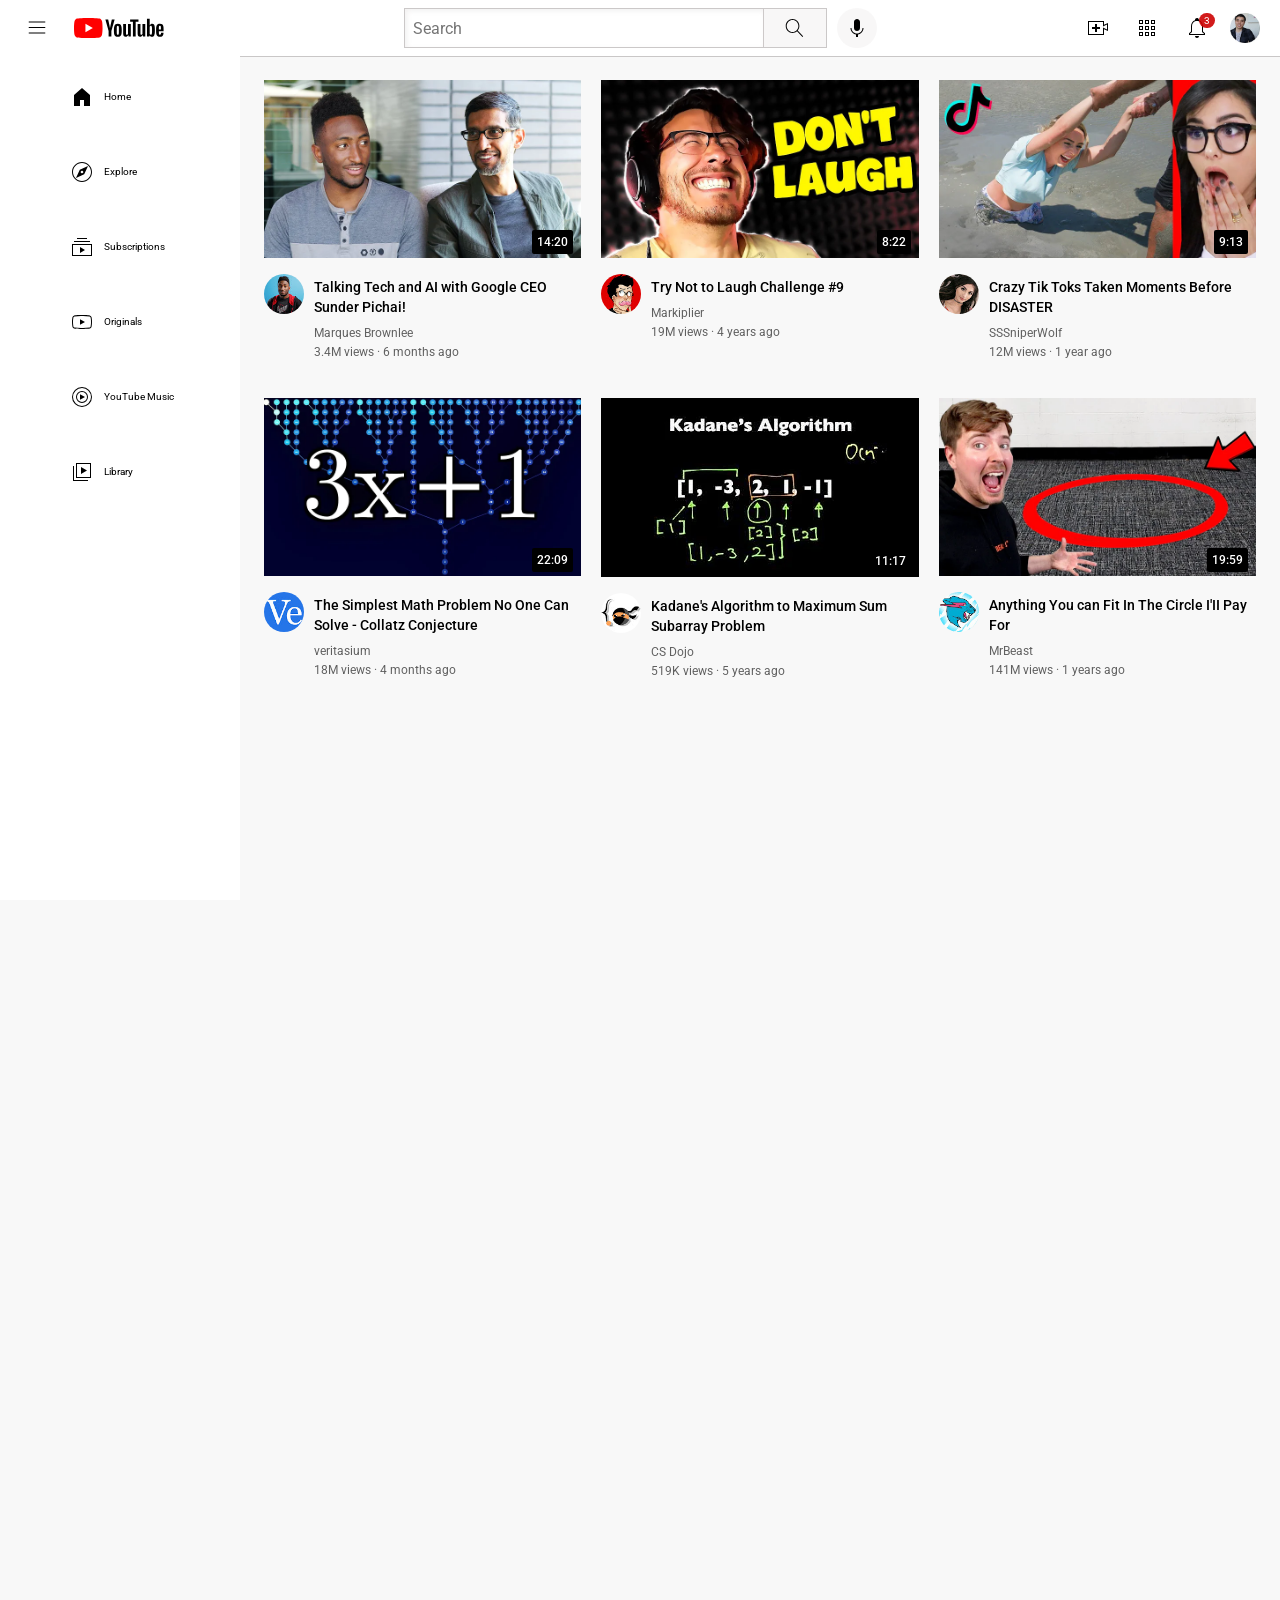
==== index.html @ 4cf6230b "Add files via upload" ====
<!doctype html>
<html lang="en">
  <head>
    <meta charset="UTF-8" />
    <meta name="viewport" content="width=device-width, initial-scale=1.0" />
    <title>YouTube Clone</title>
    <link rel="preconnect" href="https://fonts.googleapis.com" />
    <link rel="preconnect" href="https://fonts.gstatic.com" crossorigin />
    <link
      href="https://fonts.googleapis.com/css2?family=Roboto:ital,wght@0,100..900;1,100..900&display=swap"
      rel="stylesheet"
    />
    <link rel="stylesheet" href="./styles/video.css" />
    <link rel="stylesheet" href="./styles/general.css" />
    <link rel="stylesheet" href="./styles/header.css" />
    <link rel="stylesheet" href="./styles/side-bar.css" />
  </head>
  <body>
    <!-- HEADER ZONE -->
    <header class="header">
      <div class="left-section">
        <button class="hamburger-menu">
          <img
            class="hamburger-menu-icon"
            src="./Icons/hamburger-menu.svg"
            alt="hamburger menu icon"
          />
        </button>
        <div class="youtube-logo">
          <a target="_blank" href="https://www.youtube.com/"
            ><img
              class="youtube-logo-icon"
              src="./Icons/youtube-logo.svg"
              alt="youtube logo icon"
          /></a>
        </div>
      </div>
      <form class="middle-section" role="search">
        <div class="search-bar">
          <input class="search-input" type="search" placeholder="Search" />
        </div>
        <button type="submit" class="youtube-search">
          <img
            class="youtube-search-icon"
            src="./Icons/search.svg"
            alt="YouTube Search Icon"
          />
          <div class="tool-tip">Search</div>
        </button>
        <button type="button" class="youtube-voice-search">
          <img
            class="voice-search-icon"
            src="./Icons/voice-search-icon.svg"
            alt="Voice Search Icon"
          />
          <div class="tool-tip">Search with your voice</div>
        </button>
      </form>

      <div class="right-section">
        <button class="youtube-upload" aria-label="Create">
          <img
            class="youtube-upload-icon"
            src="./Icons/upload.svg"
            alt="Youtube Upload Icon"
          />
          <div class="tool-tip">Create</div>
        </button>
        <button class="youtube-apps" aria-label="YouTube Apps">
          <img
            class="youtube-apps-icon"
            src="./Icons/youtube-apps.svg"
            alt="Youtube Apps Icon"
          />
          <div class="tool-tip">YouTube apps</div>
        </button>
        <button class="youtube-notifications" aria-label="Notification">
          <img
            class="youtube-notification-icon"
            src="./Icons/notifications.svg"
            alt="Youtube Upload Icon"
          />
          <div class="notifications-count">3</div>
          <div class="tool-tip">Notifications</div>
        </button>
        <a
          href="#my-channel"
          class="my-youtube-channel"
          aria-label="My Channel"
        >
          <img
            class="my-youtube-channel-icon"
            src="./Images/Channels images/my-channel.jpeg"
            alt="Youtube Channel Icon"
          />
        </a>
      </div>
    </header>

    <!-- NAVIGATION ZONE -->
    <nav class="side-bar" aria-label="Main Navigation">
      <ul class="nav-bullet-point">
        <li>
          <a href="#" class="side-bar-link">
            <img src="./Icons/home.svg" alt="" />
            <div class="icon-text">Home</div>
          </a>
        </li>
        <li>
          <a href="#" class="side-bar-link">
            <img src="./Icons/explore.svg" alt="" />
            <div class="icon-text">Explore</div>
          </a>
        </li>
        <li>
          <a href="#" class="side-bar-link">
            <img src="./Icons/subscriptions.svg" alt="" />
            <div class="icon-text">Subscriptions</div>
          </a>
        </li>

        <li>
          <a href="#" class="side-bar-link">
            <img src="./Icons/originals.svg" alt="" />
            <div class="icon-text">Originals</div>
          </a>
        </li>
        <li>
          <a href="#" class="side-bar-link">
            <img src="./Icons/youtube-music.svg" alt="" />
            <div class="icon-text">YouTube Music</div>
          </a>
        </li>

        <li>
          <a href="#" class="side-bar-link">
            <img src="./Icons/library.svg" alt="" />
            <div class="icon-text">Library</div>
          </a>
        </li>
      </ul>
    </nav>

    <main class="video-grid">
      <article class="video-card">
        <div class="thumbnail-container">
          <a href="https://www.youtube.com/watch?v=n2RNcPRtAiY"
            ><img
              class="thumbnail"
              src="./Images/Thumbnails images/thumbnail-1.webp"
              alt="Marques Brownlee sitting in a studio interviewing Sundar Pichai"
          /></a>

          <span class="video-time">14:20</span>
        </div>
        <div class="video-info-grid">
          <div class="channel-picture">
            <a target="_blank" href="https://www.youtube.com/c/mkbhd">
              <div class="channel-tool-tip">
                <img
                  class="profile-picture"
                  src="./Images/Channels images/channel-1.jpeg"
                  alt="Marques Brownlee Channel Photo "
                />
                <div class="channel-tool-tip-hover">
                  <div class="hover-channel-picture">
                    <img
                      src="./Images/Channels images/channel-1.jpeg"
                      alt="Marques Brownlee Channel hover Photo"
                    />
                  </div>
                  <div class="hover-channel-video-info">
                    <p class="hover-channel-name">Marques Brownlee</p>
                    <p class="hover-channel-subscribers">30M subscribers</p>
                  </div>
                </div>
              </div>
            </a>
          </div>

          <div class="video-info">
            <h3 class="video-title">
              Talking Tech and AI with Google CEO Sunder Pichai!
            </h3>
            <p class="channel-name">Marques Brownlee</p>
            <p class="video-stats">3.4M views &middot; 6 months ago</p>
          </div>
        </div>
      </article>

      <article class="video-card">
        <div class="thumbnail-container">
          <a href="https://www.youtube.com/watch?v=mP0RAo9SKZk"
            ><img
              class="thumbnail"
              src="./Images/Thumbnails images/Thumbnail-2.webp"
              alt="Close-up of Markiplier making a funny, strained face during a challenge"
          /></a>

          <div class="video-time">8:22</div>
        </div>
        <div class="video-info-grid">
          <div class="channel-picture">
            <a href="https://www.youtube.com/c/markiplier"
              ><img
                class="profile-picture"
                src="./Images/Channels images/channel-2.jpeg"
                alt="Markiplier Channel Photo "
            /></a>
          </div>
          <div class="video-info">
            <h3 class="video-title">Try Not to Laugh Challenge #9</h3>
            <p class="channel-name">Markiplier</p>
            <p class="video-stats">19M views &middot; 4 years ago</p>
          </div>
        </div>
      </article>

      <article class="video-card">
        <div class="thumbnail-container">
          <a href="https://www.youtube.com/watch?v=FgjPQQeTh1w"
            ><img
              class="thumbnail"
              src="./Images/Thumbnails images/thumbnail-3.webp"
              alt="Split screen showing a shocked reaction on one side and a wild TikTok cooking disaster on the other"
          /></a>

          <div class="video-time">9:13</div>
        </div>
        <div class="video-info-grid">
          <div class="channel-picture">
            <a href="https://www.youtube.com/user/SSSniperWolf"
              ><img
                class="profile-picture"
                src="./Images/Channels images/channel-3.jpeg"
                alt="SSSniperWolf Channel Photo "
            /></a>
          </div>
          <div class="video-info">
            <h3 class="video-title">
              Crazy Tik Toks Taken Moments Before DISASTER
            </h3>
            <p class="channel-name">SSSniperWolf</p>
            <p class="video-stats">12M views &middot; 1 year ago</p>
          </div>
        </div>
      </article>

      <article class="video-card">
        <div class="thumbnail-container">
          <a href="https://www.youtube.com/watch?v=094y1Z2wpJg"
            ><img
              class="thumbnail"
              src="./Images/Thumbnails images/thumbnail-4.webp"
              alt="A large chalkboard filled with complex math formulas and a title reading Collatz Conjecture"
          /></a>

          <div class="video-time">22:09</div>
        </div>
        <div class="video-info-grid">
          <div class="channel-picture">
            <a href="https://www.youtube.com/c/veritasium"
              ><img
                class="profile-picture"
                src="./Images/Channels images/channel-4.jpeg"
                alt="veritasium Channel Photo "
            /></a>
          </div>
          <div class="video-info">
            <h3 class="video-title">
              The Simplest Math Problem No One Can Solve - Collatz Conjecture
            </h3>
            <p class="channel-name">veritasium</p>
            <p class="video-stats">18M views &middot; 4 months ago</p>
          </div>
        </div>
      </article>

      <article class="video-card">
        <div class="thumbnail-container">
          <a href="https://www.youtube.com/watch?v=86CQq3pKSUw"
            ><img
              class="thumbnail"
              src="./Images/Thumbnails images/thumbnail-5.webp"
              alt="Programming IDE screen showing an array block and data structures layout for Kadane's Algorithm"
          /></a>

          <div class="video-time">11:17</div>
        </div>
        <div class="video-info-grid">
          <div class="channel-picture">
            <a href="https://www.youtube.com/c/CSDojo"
              ><img
                class="profile-picture"
                src="./Images/Channels images/channel-5.jpeg"
                alt="CS Dojo Channel Photo "
            /></a>
          </div>
          <div class="video-info">
            <h3 class="video-title">
              Kadane's Algorithm to Maximum Sum Subarray Problem
            </h3>
            <p class="channel-name">CS Dojo</p>
            <p class="video-stats">519K views &middot; 5 years ago</p>
          </div>
        </div>
      </article>

      <article class="video-card">
        <div class="thumbnail-container">
          <a href="https://www.youtube.com/watch?v=yXWw0_UfSFg"
            ><img
              class="thumbnail"
              src="./Images/Thumbnails images/thumbnail-6.webp"
              alt="MrBeast standing outdoors in front of a giant red line drawn in a circle on the ground filled with target electronics"
          /></a>

          <div class="video-time">19:59</div>
        </div>
        <div class="video-info-grid">
          <div class="channel-picture">
            <a href="https://www.youtube.com/channel/UCX6OQ3DkcsbYNE6H8uQQuVA"
              ><img
                class="profile-picture"
                src="./Images/Channels images/channel-6.jpeg"
                alt="MrBeast Channel Photo "
            /></a>
          </div>
          <div class="video-info">
            <h3 class="video-title">
              Anything You can Fit In The Circle I'II Pay For
            </h3>
            <p class="channel-name">MrBeast</p>
            <p class="video-stats">141M views &middot; 1 years ago</p>
          </div>
        </div>
      </article>
    </main>
  </body>
</html>
---- styles/video.css ----
.video-grid {
  display: grid;
  grid-template-columns: 1fr 1fr 1fr;
  column-gap: 20px;
  row-gap: 40px;
}

@media (max-width: 450px) {
  .video-grid {
    grid-template-columns: 1fr;
  }
}

@media (min-width: 450.1px) and (max-width: 750px) {
  .video-grid {
    grid-template-columns: 1fr 1fr;
  }
}

@media (min-width: 750.1px) and (max-width: 1000px) {
  .video-grid {
    grid-template-columns: 1fr 1fr 1fr;
    line-height: 24px;
  }
}

.thumbnail-container {
  position: relative;
}

.thumbnail {
  width: 100%;
}

.video-time {
  background-color: black;
  color: white;
  font-family: roboto, arial;
  font-size: 12px;
  font-weight: 500;
  padding: 5px 5px;
  border-radius: 2px;

  position: absolute;
  bottom: 8px;
  right: 8px;
}

.video-info-grid {
  display: grid;
  grid-template-columns: 50px 1fr;
}

.channel-picture {
  /* display: inline-block; */
  /* vertical-align: top; */
  width: 50px;
}

.channel-picture a .channel-tool-tip {
  position: relative;
}

.channel-tool-tip-hover {
  position: absolute;
  top: 60px;
  left: 5px;
  width: 200px;
  height: 80px;
  background-color: white;
  border-radius: 10px;
  box-shadow: 2px 2px 10px black;

  display: flex;
  gap: 10px;
  opacity: 0;
  transition: opacity 0.15s;
  pointer-events: none;
}

.channel-picture:hover a .channel-tool-tip-hover {
  opacity: 1;
}

.channel-tool-tip-hover .hover-channel-picture {
  display: flex;
  flex-direction: column;
  justify-content: center;
  margin-left: 8px;
}

.hover-channel-name {
  font-weight: 600;
  font-size: 14px;
}

.hover-channel-subscribers {
  font-size: 12px;
  color: gray;
}

.hover-channel-picture img {
  width: 50px;
  border-radius: 25px;
}

.profile-picture {
  width: 80%;
  border-radius: 50px;
  margin-top: 12px;
}

.video-info {
  /* display: grid; */
  font-size: 12px;
  /* display: inline-block; */
  /* vertical-align: top; */
  /* margin-left: 10px; */
  line-height: 20px;
}

.channel-picture a .hover-channel-video-info {
  display: flex;
  flex-direction: column;
  justify-content: center;
  color: black;
}

.video-title {
  /* width: 100%; */
  /* display: inline-block; */
  margin-top: 15px;
  margin-bottom: 10px;
  font-weight: 500;
}

.channel-name,
.video-stats {
  /* display: inline-block; */
  font-size: 12px;
  line-height: 12px;
  color: rgb(96, 96, 96);
}

.channel-name {
  margin-top: 10px;
  margin-bottom: 7px;
  /* vertical-align: bottom; */
}
---- styles/general.css ----
* {
  margin: 0;
  font-family: "Roboto", sans-serif;
}

body {
  padding-bottom: 1000px;
  padding-top: 80px;
  padding-left: 96px;
  padding-right: 24px;
  background-color: rgb(248, 248, 248);
}

@media (min-width: 1000.1px) {
  body {
    margin-left: 168px;
  }
}
---- styles/header.css ----
.header {
  display: flex;
  flex-direction: row;
  justify-content: space-between;
  align-items: center;
  border-bottom: 1px solid rgb(201, 199, 199);

  height: 56px;
  margin-bottom: 20px;
  position: fixed;
  top: 0;
  left: 0;
  right: 0;
  background-color: white;
  z-index: 100;
}

.left-section {
  width: 200px;
  /* background-color: lightblue; */
  /* margin-right: 40px; */

  display: flex;
  flex-direction: row;
  align-items: center;
}

.hamburger-menu {
  height: 24px;
  margin-left: 20px;
  margin-right: 20px;
  cursor: pointer;
  border: none;
  background-color: white;
}

.hamburger-menu-icon {
  height: 100%;
}

.youtube-logo {
  height: 20px;
  cursor: pointer;
}

.youtube-logo-icon {
  height: 100%;
}

.middle-section {
  flex: 1;
  /* background-color: lightpink; */
  /* margin-right: 30px; */
  /* max-width: 300px; */
  width: 0;
  display: flex;
  flex-direction: row;
  justify-content: center;
  align-items: center;
}

.search-bar {
  height: 40px;
  width: 360px;
  /* display: flex; */
  /* align-items: center; */
}

.search-input {
  height: 100%;
  width: 100%;
  padding: 10px 8px;
  border: 1px solid #cbc8c8;
  box-shadow: inset 2px 2px 5px #cbc8c842;
  font-size: 16px;
}

.youtube-search {
  margin-left: -1px;
  height: 40px;
  width: 64px;
  border: 1px solid #cbc8c8;
  border-left: none;
  /* padding: 4px 0; */

  background-color: #d1cece2a;

  cursor: pointer;
}

.youtube-search,
.youtube-voice-search,
.youtube-upload,
.youtube-apps,
.youtube-notifications {
  position: relative;
  display: flex;
  justify-content: center;
  align-items: center;
}
.youtube-search-icon {
  height: 65%;
  width: 100%;

  /* background-color: #cbc8c842; */
  /* background-size: contain; */
}

.youtube-search .tool-tip,
.youtube-voice-search .tool-tip,
.youtube-upload .tool-tip,
.youtube-apps .tool-tip,
.youtube-notifications .tool-tip {
  position: absolute;
  bottom: -32px;
  background-color: rgb(153, 153, 153);
  color: white;
  font-size: 14px;
  padding: 3px 11px;
  border-radius: 3px;
  opacity: 0;
  transition: opacity 0.15s;
  pointer-events: none;
  white-space: nowrap;
}

.youtube-search:hover .tool-tip,
.youtube-voice-search:hover .tool-tip,
.youtube-upload:hover .tool-tip,
.youtube-apps:hover .tool-tip,
.youtube-notifications:hover .tool-tip {
  opacity: 1;
}

.youtube-voice-search {
  height: 40px;
  margin-left: 10px;
  background-color: #d1cece2a;
  padding: 8px;
  border-radius: 25px;
  border: none;
}

.voice-search-icon {
  height: 100%;
  cursor: pointer;
}

.right-section {
  width: 200px;
  /* background-color: lightblue; */

  display: flex;
  justify-content: space-between;
  align-items: center;
  flex-shrink: 0;
}

.youtube-upload {
  height: 26px;
  /* margin-left: 20px; */
  cursor: pointer;
  border: none;
  background-color: white;
}

.youtube-upload-icon {
  height: 100%;
}

.youtube-apps {
  height: 26px;
  cursor: pointer;
  border: none;
  background-color: white;
}

.youtube-apps-icon {
  height: 100%;
}

.youtube-notifications {
  height: 26px;
  position: relative;
  cursor: pointer;
  border: none;
  background-color: white;
  padding-right: 8px;
}

.youtube-notification-icon {
  height: 100%;
}

.notifications-count {
  position: absolute;
  top: -2px;
  right: 2px;
  background-color: rgba(205, 2, 2, 0.902);
  color: white;
  padding: 2px 5px;
  font-size: 10px;
  border-radius: 15px;
}

.my-youtube-channel {
  height: 30px;
  margin-right: 20px;
  cursor: pointer;
}

.my-youtube-channel-icon {
  height: 100%;
  /* object-fit: cover; */
}
---- styles/side-bar.css ----
@media (max-width: 1000px) {
  .side-bar {
    position: fixed;
    left: 0;
    bottom: 0;
    top: 56px;
    background-color: rgba(255, 255, 255);
    width: 72px;
    padding-top: 3px;
    z-index: 200;
  }

  .side-bar-link {
    height: 75px;
    display: flex;
    flex-direction: column;
    justify-content: center;
    align-items: center;

    font-size: 10px;
    cursor: pointer;
    text-decoration: none;
    color: black;
  }

  .side-bar-link img {
    height: 24px;
    padding-bottom: 6px;
  }

  .nav-bullet-point {
    list-style-type: none;
    display: flex;
    flex-direction: column;
    justify-content: center;
    align-items: center;
    padding: 0;
  }
}

@media (min-width: 1000.1px) {
  .side-bar {
    position: fixed;
    left: 0;
    bottom: 0;
    top: 56px;
    background-color: rgba(255, 255, 255);
    width: 240px;
    padding-top: 3px;
    z-index: 200;
  }

  .side-bar-link {
    height: 75px;
    display: flex;
    flex-direction: row;
    justify-content: start;
    align-items: center;

    font-size: 10px;
    cursor: pointer;
    padding-left: 30px;
    text-decoration: none;
    color: black;
  }

  .side-bar-link img {
    height: 24px;
  }

  .side-bar-link .icon-text {
    padding-left: 10px;
  }

  .nav-bullet-point {
    list-style-type: none;
  }
}
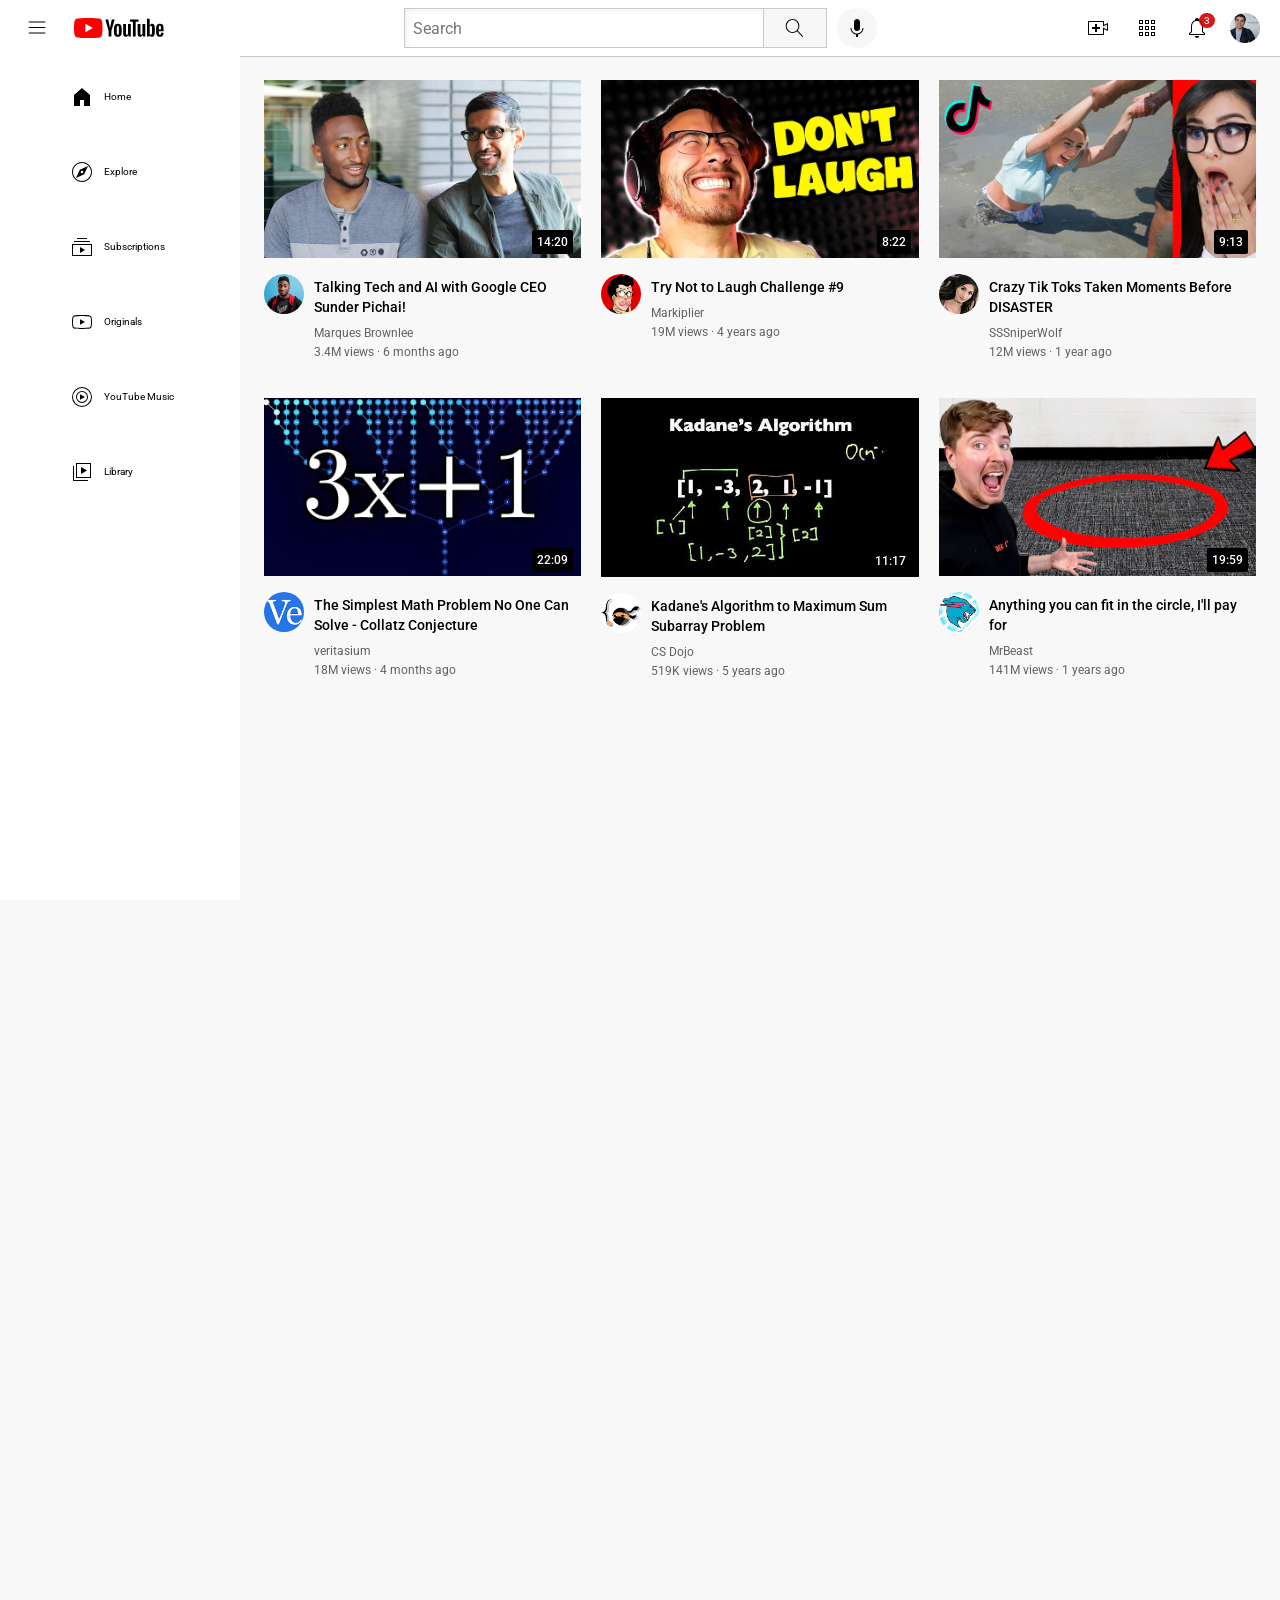
==== commit 69bc347b: "Restore index.html content" ====
--- a/index.html
+++ b/index.html
@@ -31,7 +31,7 @@
             ><img
               class="youtube-logo-icon"
               src="./Icons/youtube-logo.svg"
-              alt="youtube logo icon"
+              alt="YouTube logo icon"
           /></a>
         </div>
       </div>
@@ -328,7 +328,7 @@
           </div>
           <div class="video-info">
             <h3 class="video-title">
-              Anything You can Fit In The Circle I'II Pay For
+              Anything you can fit in the circle, I'll pay for
             </h3>
             <p class="channel-name">MrBeast</p>
             <p class="video-stats">141M views &middot; 1 years ago</p>
